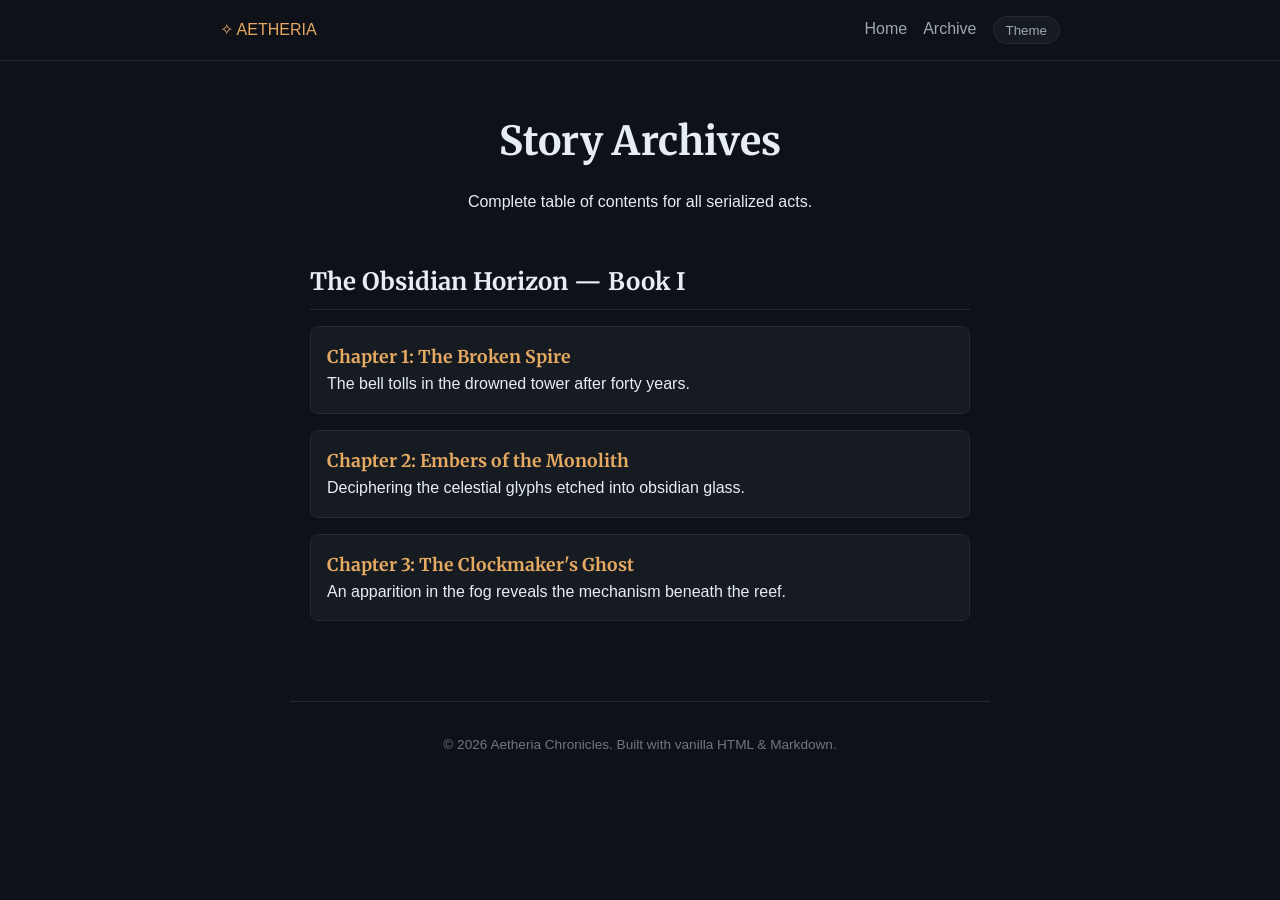
==== archive.html @ 6708b3ba "Polish entire site, fix 404 links, and add dynamic pagination to markdown reader" ====
<!DOCTYPE html>
<html lang="en" data-theme="dark">
<head>
  <meta charset="UTF-8">
  <meta name="viewport" content="width=device-width, initial-scale=1.0">
  <title>Story Archive | Aetheria Chronicles</title>
  <link rel="preconnect" href="https://fonts.googleapis.com">
  <link rel="preconnect" href="https://fonts.gstatic.com" crossorigin>
  <link href="https://fonts.googleapis.com/css2?family=Merriweather:ital,wght@0,300;0,400;0,700;1,300;1,400&display=swap" rel="stylesheet">
  <link rel="stylesheet" href="./assets/css/style.css">
  <script>
    (function() {
      const savedTheme = localStorage.getItem('webfiction_theme') || 'dark';
      document.documentElement.setAttribute('data-theme', savedTheme);
    })();
  </script>
</head>
<body>
  <header class="site-header">
    <div class="container-wide site-nav">
      <a href="./index.html" class="site-logo">✧ AETHERIA</a>
      <nav>
        <ul class="nav-links">
          <li><a href="./index.html">Home</a></li>
          <li><a href="./archive.html" class="active">Archive</a></li>
          <li><button class="theme-toggle-btn" aria-label="Toggle Theme">Theme</button></li>
        </ul>
      </nav>
    </div>
  </header>

  <main class="container">
    <header class="hero" style="padding: 3rem 0 1rem;">
      <h1 class="hero-title">Story Archives</h1>
      <p class="hero-desc">Complete table of contents for all serialized acts.</p>
    </header>

    <section class="section">
      <div class="section-header">
        <h2 class="section-title">The Obsidian Horizon &mdash; Book I</h2>
      </div>
      <ul class="chapter-feed">
        <li class="chapter-item">
          <a href="./reader.html?ch=ch-01" class="chapter-link">Chapter 1: The Broken Spire</a>
          <p class="chapter-subtext">The bell tolls in the drowned tower after forty years.</p>
        </li>
        <li class="chapter-item">
          <a href="./reader.html?ch=ch-02" class="chapter-link">Chapter 2: Embers of the Monolith</a>
          <p class="chapter-subtext">Deciphering the celestial glyphs etched into obsidian glass.</p>
        </li>
        <li class="chapter-item">
          <a href="./reader.html?ch=ch-03" class="chapter-link">Chapter 3: The Clockmaker's Ghost</a>
          <p class="chapter-subtext">An apparition in the fog reveals the mechanism beneath the reef.</p>
        </li>
      </ul>
    </section>
  </main>

  <footer class="site-footer">
    <div class="container" style="text-align: center; padding: 2rem 0; border-top: 1px solid var(--border-subtle); margin-top: 3rem;">
      <p style="color: var(--text-muted); font-size: 0.85rem;">&copy; 2026 Aetheria Chronicles. Built with vanilla HTML & Markdown.</p>
    </div>
  </footer>

  <script src="./assets/js/main.js"></script>
</body>
</html>
---- assets/css/style.css ----
:root {
  --font-serif: "Merriweather", Georgia, "Iowan Old Style", "Apple Garamond", Cambria, serif;
  --font-sans: -apple-system, BlinkMacSystemFont, "Segoe UI", Roboto, "Helvetica Neue", Arial, sans-serif;
  --content-width: 700px;
  --nav-width: 880px;
  --line-height-prose: 1.85;
  --letter-spacing-prose: 0.01em;
  --bg-base: #0e1117;
  --bg-surface: #161b22;
  --border-subtle: #242933;
  --text-primary: #e6edf3;
  --text-secondary: #9da7b3;
  --text-muted: #6e7785;
  --accent: #e5a962;
  --accent-soft: rgba(229, 169, 98, 0.12);
}
[data-theme="light"] {
  --bg-base: #f9f7f1;
  --bg-surface: #ffffff;
  --border-subtle: #e5dece;
  --text-primary: #21201d;
  --text-secondary: #5a554a;
  --text-muted: #8c8577;
  --accent: #a05a18;
  --accent-soft: rgba(160, 90, 24, 0.09);
}
*, *::before, *::after { box-sizing: border-box; margin: 0; padding: 0; }
body { font-family: var(--font-sans); line-height: 1.6; min-height: 100vh; display: flex; flex-direction: column; background: var(--bg-base); color: var(--text-primary); }
a { color: var(--accent); text-decoration: none; }
.container { width: 100%; max-width: var(--content-width); margin: 0 auto; padding: 0 1.25rem; }
.container-wide { width: 100%; max-width: var(--nav-width); margin: 0 auto; padding: 0 1.25rem; }
.site-header { border-bottom: 1px solid var(--border-subtle); padding: 1rem 0; }
.site-nav { display: flex; justify-content: space-between; align-items: center; }
.nav-links { display: flex; gap: 1rem; list-style: none; }
.nav-links a { color: var(--text-secondary); }
.theme-toggle-btn { background: var(--bg-surface); border: 1px solid var(--border-subtle); color: var(--text-secondary); padding: 0.35rem 0.75rem; border-radius: 20px; cursor: pointer; }
.hero { padding: 4rem 0; text-align: center; }
.hero-title { font-family: var(--font-serif); font-size: 2.5rem; margin-bottom: 1rem; }
.section { padding: 2rem 0; }
.section-title { font-family: var(--font-serif); font-size: 1.5rem; border-bottom: 1px solid var(--border-subtle); padding-bottom: 0.5rem; margin-bottom: 1rem; }
.chapter-feed { list-style: none; display: flex; flex-direction: column; gap: 1rem; }
.chapter-item { padding: 1rem; background: var(--bg-surface); border: 1px solid var(--border-subtle); border-radius: 8px; }
.chapter-link { font-family: var(--font-serif); font-size: 1.1rem; font-weight: bold; }
.prose { font-family: var(--font-serif); font-size: 1.125rem; line-height: var(--line-height-prose); }
.prose p { margin-bottom: 1.5rem; }
.prose p.lead::first-letter { font-size: 3.5rem; float: left; line-height: 0.85; padding-right: 0.5rem; color: var(--accent); font-weight: bold; }
.prose figure { margin: 2rem 0; text-align: center; }
.prose img { max-width: 100%; border-radius: 8px; }
.prose figcaption { font-size: 0.85rem; color: var(--text-muted); font-style: italic; margin-top: 0.5rem; }
.prose blockquote { border-left: 3px solid var(--accent); margin: 1.5rem 0; padding-left: 1rem; font-style: italic; color: var(--text-secondary); }
.scene-break { text-align: center; margin: 3rem 0; color: var(--accent); font-size: 1.2rem; }
.chapter-header { text-align: center; margin: 2rem 0 3rem; }
.chapter-main-title { font-family: var(--font-serif); font-size: 2.2rem; margin-bottom: 0.5rem; }
.chapter-nav-pager { display: flex; justify-content: space-between; margin-top: 3rem; border-top: 1px solid var(--border-subtle); padding-top: 2rem; }
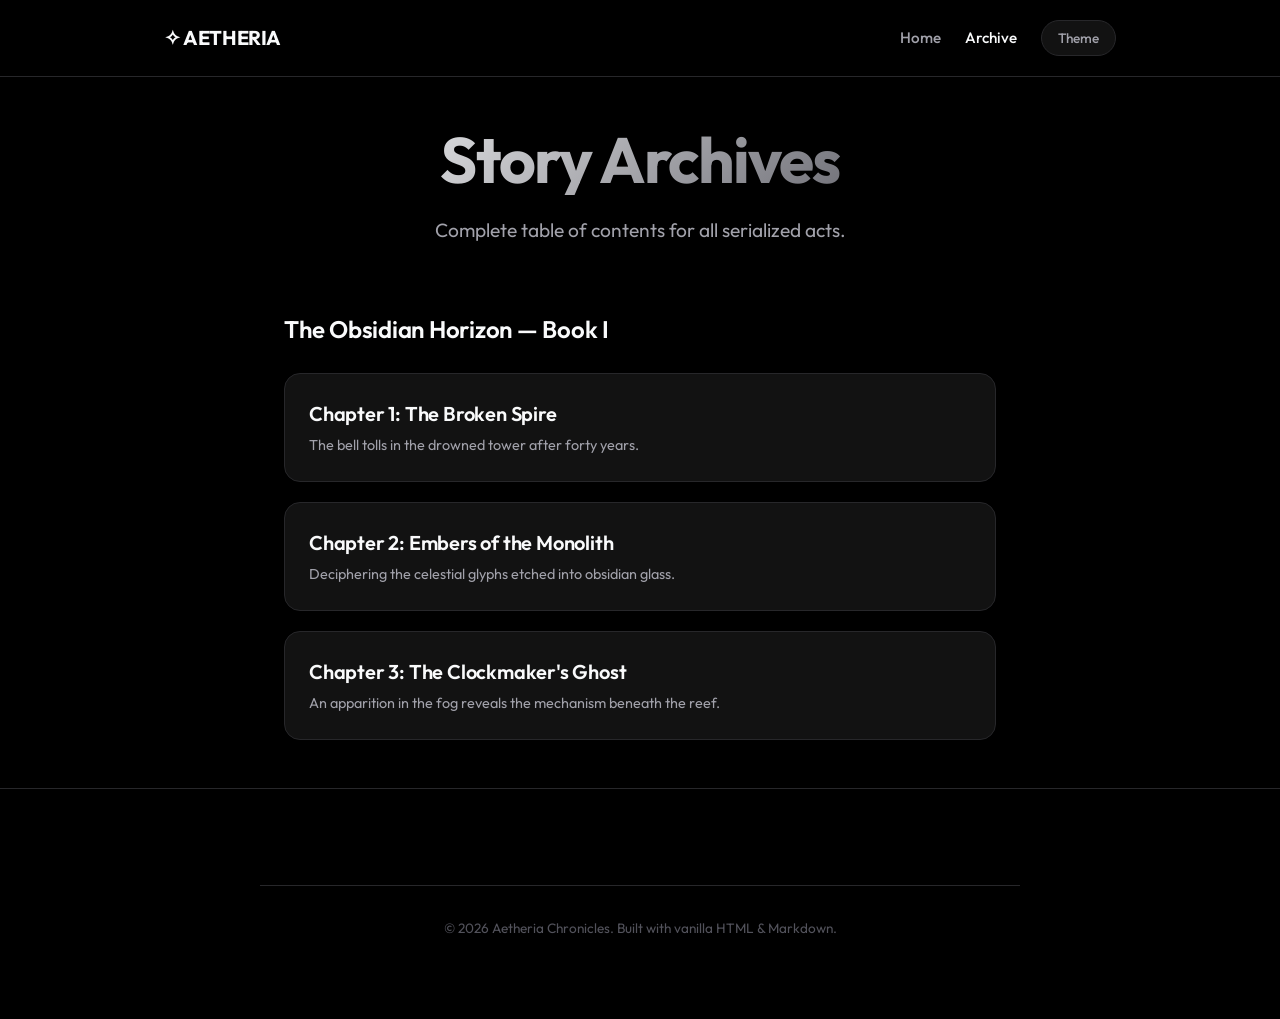
==== commit 3851d098: "Redesign theme to match TheCloverProject (Outfit font, minimal tech aesthetic, green accents)" ====
--- a/archive.html
+++ b/archive.html
@@ -6,7 +6,7 @@
   <title>Story Archive | Aetheria Chronicles</title>
   <link rel="preconnect" href="https://fonts.googleapis.com">
   <link rel="preconnect" href="https://fonts.gstatic.com" crossorigin>
-  <link href="https://fonts.googleapis.com/css2?family=Merriweather:ital,wght@0,300;0,400;0,700;1,300;1,400&display=swap" rel="stylesheet">
+  <link href="https://fonts.googleapis.com/css2?family=Outfit:wght@300;400;500;600;700&display=swap" rel="stylesheet">
   <link rel="stylesheet" href="./assets/css/style.css">
   <script>
     (function() {
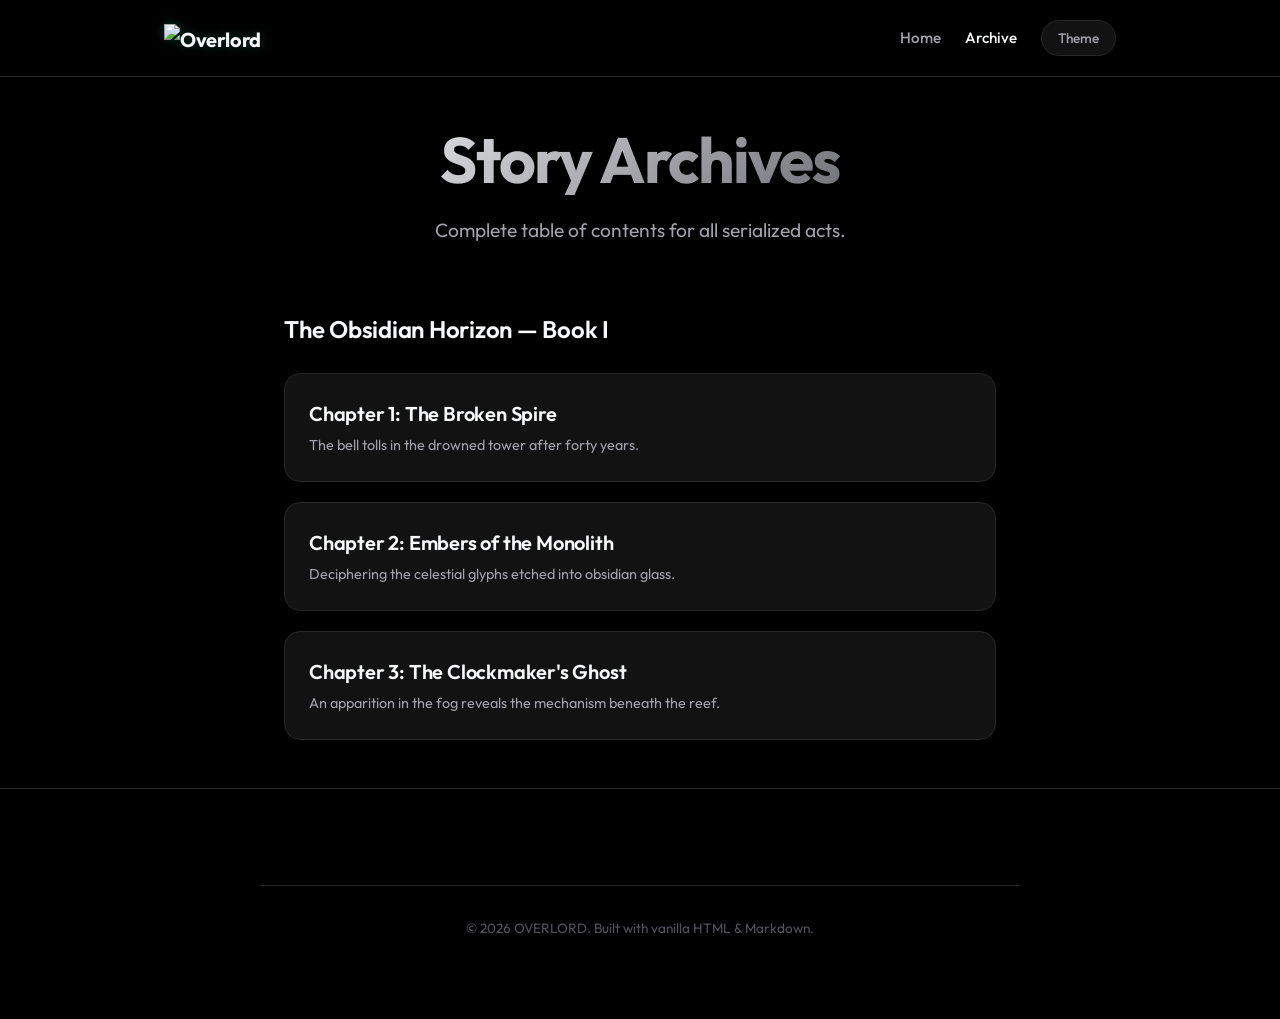
==== commit b49e3fb9: "Change branding and logo to OVERLORD" ====
--- a/archive.html
+++ b/archive.html
@@ -3,7 +3,7 @@
 <head>
   <meta charset="UTF-8">
   <meta name="viewport" content="width=device-width, initial-scale=1.0">
-  <title>Story Archive | Aetheria Chronicles</title>
+  <title>Story Archive | OVERLORD</title>
   <link rel="preconnect" href="https://fonts.googleapis.com">
   <link rel="preconnect" href="https://fonts.gstatic.com" crossorigin>
   <link href="https://fonts.googleapis.com/css2?family=Outfit:wght@300;400;500;600;700&display=swap" rel="stylesheet">
@@ -18,7 +18,7 @@
 <body>
   <header class="site-header">
     <div class="container-wide site-nav">
-      <a href="./index.html" class="site-logo">✧ AETHERIA</a>
+      <a href="./index.html" class="site-logo"><img src="https://upload.wikimedia.org/wikipedia/commons/thumb/1/15/Overlord_light_novel_logo.svg/800px-Overlord_light_novel_logo.svg.png" alt="Overlord" style="height: 28px; filter: drop-shadow(0 0 6px rgba(16,185,129,0.3));"></a>
       <nav>
         <ul class="nav-links">
           <li><a href="./index.html">Home</a></li>
@@ -58,7 +58,7 @@
 
   <footer class="site-footer">
     <div class="container" style="text-align: center; padding: 2rem 0; border-top: 1px solid var(--border-subtle); margin-top: 3rem;">
-      <p style="color: var(--text-muted); font-size: 0.85rem;">&copy; 2026 Aetheria Chronicles. Built with vanilla HTML & Markdown.</p>
+      <p style="color: var(--text-muted); font-size: 0.85rem;">&copy; 2026 OVERLORD. Built with vanilla HTML & Markdown.</p>
     </div>
   </footer>
 
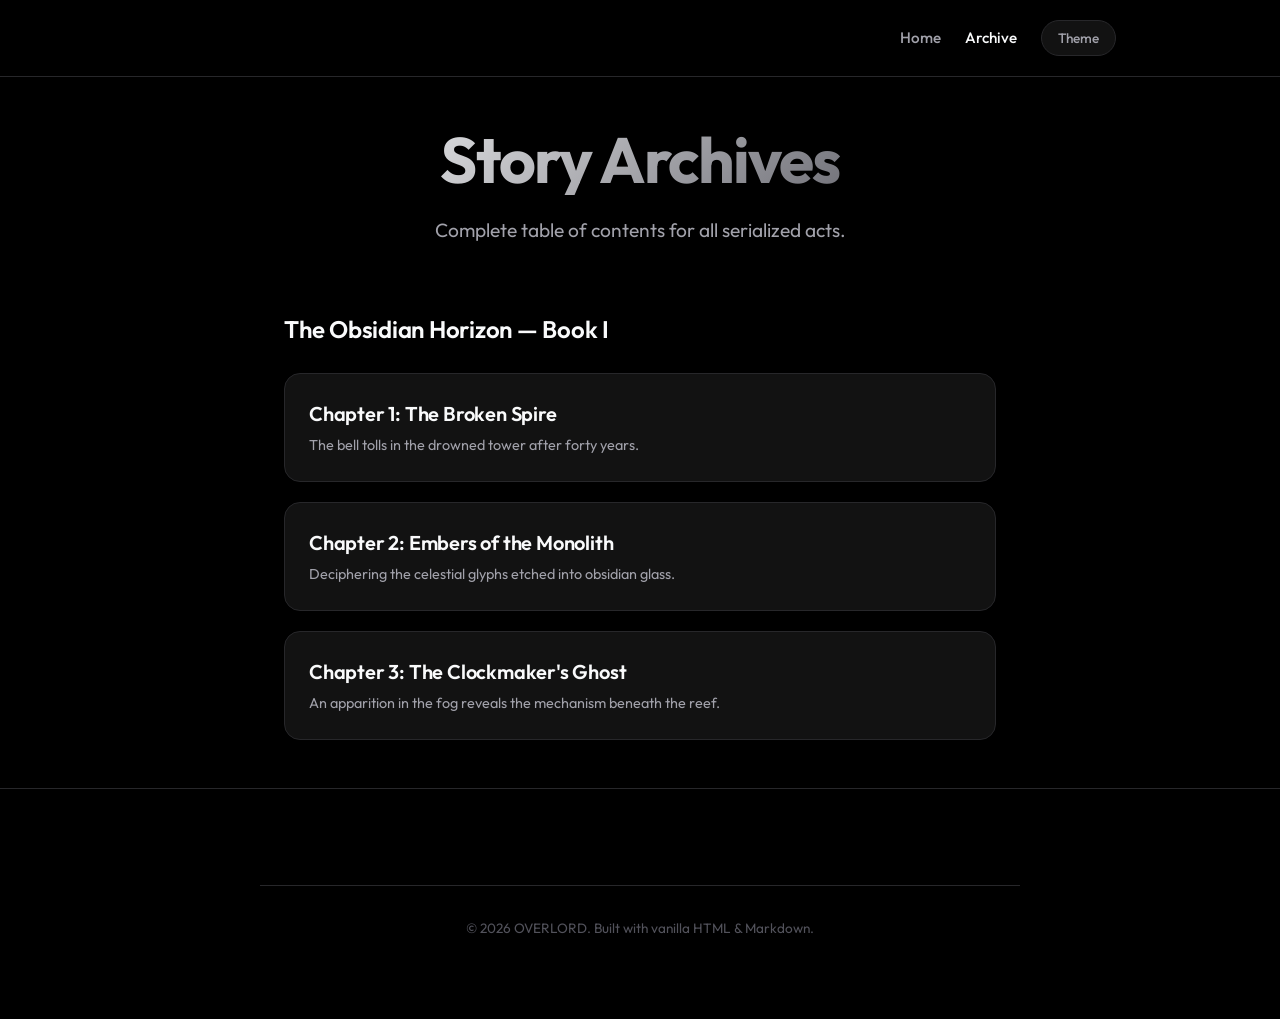
==== commit 50d1ce6f: "Remove broken Overlord logo, leaving logo section empty" ====
--- a/archive.html
+++ b/archive.html
@@ -18,7 +18,7 @@
 <body>
   <header class="site-header">
     <div class="container-wide site-nav">
-      <a href="./index.html" class="site-logo"><img src="https://upload.wikimedia.org/wikipedia/commons/thumb/1/15/Overlord_light_novel_logo.svg/800px-Overlord_light_novel_logo.svg.png" alt="Overlord" style="height: 28px; filter: drop-shadow(0 0 6px rgba(16,185,129,0.3));"></a>
+      <a href="./index.html" class="site-logo"></a>
       <nav>
         <ul class="nav-links">
           <li><a href="./index.html">Home</a></li>
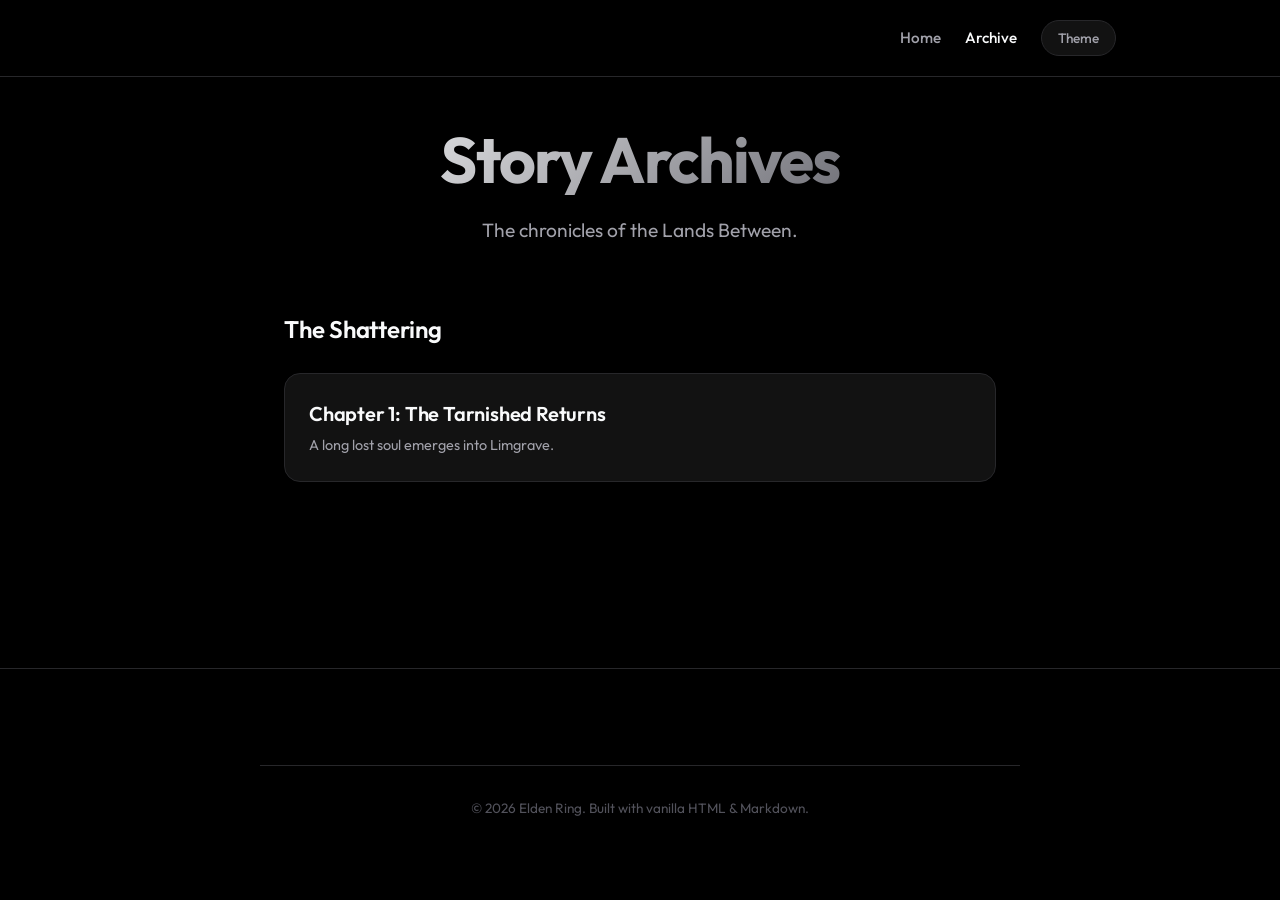
==== commit f32d0956: "Rewrite story to Elden Ring and remove unused files" ====
--- a/archive.html
+++ b/archive.html
@@ -3,7 +3,7 @@
 <head>
   <meta charset="UTF-8">
   <meta name="viewport" content="width=device-width, initial-scale=1.0">
-  <title>Story Archive | OVERLORD</title>
+  <title>Story Archive | Elden Ring</title>
   <link rel="preconnect" href="https://fonts.googleapis.com">
   <link rel="preconnect" href="https://fonts.gstatic.com" crossorigin>
   <link href="https://fonts.googleapis.com/css2?family=Outfit:wght@300;400;500;600;700&display=swap" rel="stylesheet">
@@ -32,25 +32,17 @@
   <main class="container">
     <header class="hero" style="padding: 3rem 0 1rem;">
       <h1 class="hero-title">Story Archives</h1>
-      <p class="hero-desc">Complete table of contents for all serialized acts.</p>
+      <p class="hero-desc">The chronicles of the Lands Between.</p>
     </header>
 
     <section class="section">
       <div class="section-header">
-        <h2 class="section-title">The Obsidian Horizon &mdash; Book I</h2>
+        <h2 class="section-title">The Shattering</h2>
       </div>
       <ul class="chapter-feed">
         <li class="chapter-item">
-          <a href="./reader.html?ch=ch-01" class="chapter-link">Chapter 1: The Broken Spire</a>
-          <p class="chapter-subtext">The bell tolls in the drowned tower after forty years.</p>
-        </li>
-        <li class="chapter-item">
-          <a href="./reader.html?ch=ch-02" class="chapter-link">Chapter 2: Embers of the Monolith</a>
-          <p class="chapter-subtext">Deciphering the celestial glyphs etched into obsidian glass.</p>
-        </li>
-        <li class="chapter-item">
-          <a href="./reader.html?ch=ch-03" class="chapter-link">Chapter 3: The Clockmaker's Ghost</a>
-          <p class="chapter-subtext">An apparition in the fog reveals the mechanism beneath the reef.</p>
+          <a href="./reader.html?ch=ch-01" class="chapter-link">Chapter 1: The Tarnished Returns</a>
+          <p class="chapter-subtext">A long lost soul emerges into Limgrave.</p>
         </li>
       </ul>
     </section>
@@ -58,11 +50,10 @@
 
   <footer class="site-footer">
     <div class="container" style="text-align: center; padding: 2rem 0; border-top: 1px solid var(--border-subtle); margin-top: 3rem;">
-      <p style="color: var(--text-muted); font-size: 0.85rem;">&copy; 2026 OVERLORD. Built with vanilla HTML & Markdown.</p>
+      <p style="color: var(--text-muted); font-size: 0.85rem;">&copy; 2026 Elden Ring. Built with vanilla HTML & Markdown.</p>
     </div>
   </footer>
 
   <script src="./assets/js/main.js"></script>
 </body>
 </html>
-
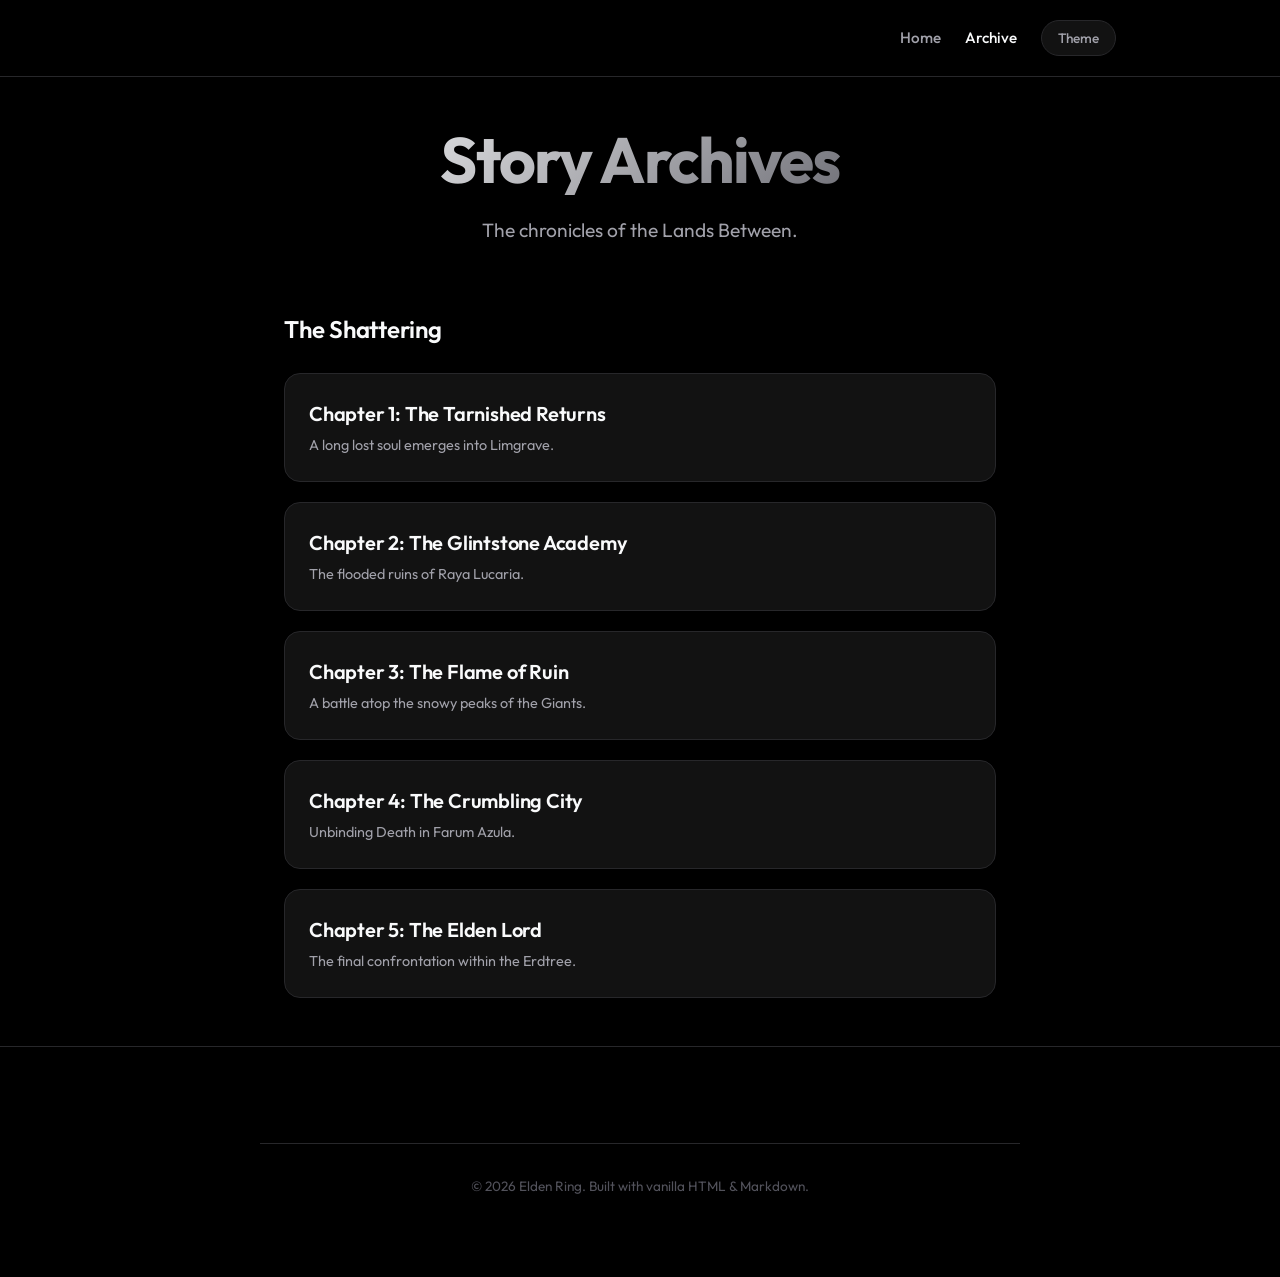
==== commit 8360338f: "Complete Elden Ring storyline with generated artwork" ====
--- a/archive.html
+++ b/archive.html
@@ -44,6 +44,22 @@
           <a href="./reader.html?ch=ch-01" class="chapter-link">Chapter 1: The Tarnished Returns</a>
           <p class="chapter-subtext">A long lost soul emerges into Limgrave.</p>
         </li>
+        <li class="chapter-item">
+          <a href="./reader.html?ch=ch-02" class="chapter-link">Chapter 2: The Glintstone Academy</a>
+          <p class="chapter-subtext">The flooded ruins of Raya Lucaria.</p>
+        </li>
+        <li class="chapter-item">
+          <a href="./reader.html?ch=ch-03" class="chapter-link">Chapter 3: The Flame of Ruin</a>
+          <p class="chapter-subtext">A battle atop the snowy peaks of the Giants.</p>
+        </li>
+        <li class="chapter-item">
+          <a href="./reader.html?ch=ch-04" class="chapter-link">Chapter 4: The Crumbling City</a>
+          <p class="chapter-subtext">Unbinding Death in Farum Azula.</p>
+        </li>
+        <li class="chapter-item">
+          <a href="./reader.html?ch=ch-05" class="chapter-link">Chapter 5: The Elden Lord</a>
+          <p class="chapter-subtext">The final confrontation within the Erdtree.</p>
+        </li>
       </ul>
     </section>
   </main>
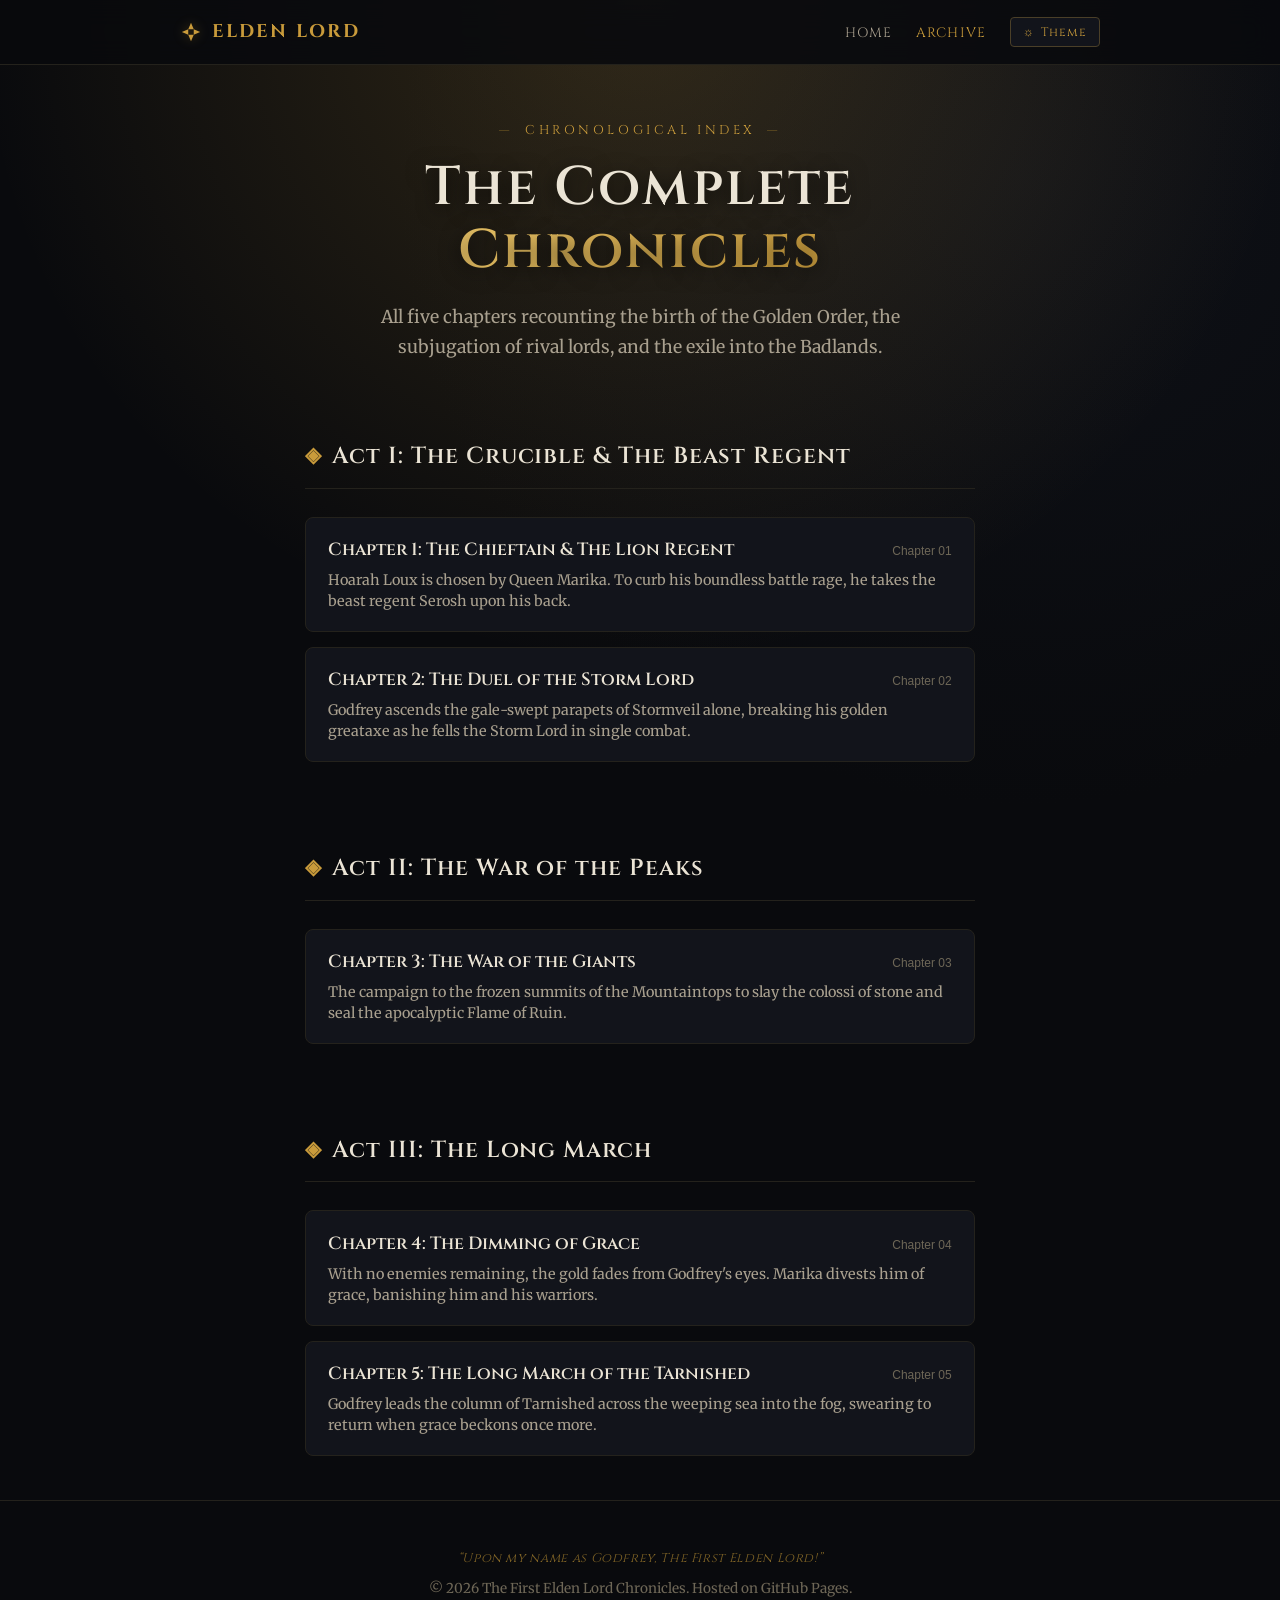
==== commit af8ee1e5: "Rebuild site: The Saga of the First Elden Lord" ====
--- a/archive.html
+++ b/archive.html
@@ -3,11 +3,16 @@
 <head>
   <meta charset="UTF-8">
   <meta name="viewport" content="width=device-width, initial-scale=1.0">
-  <title>Story Archive | Elden Ring</title>
+  <title>Story Archive | The First Elden Lord</title>
+  <meta name="description" content="Complete archive of the chronicles of Godfrey, the First Elden Lord, and the Long March of the Tarnished.">
+
+  <!-- Google Fonts: Cinzel & Merriweather -->
   <link rel="preconnect" href="https://fonts.googleapis.com">
   <link rel="preconnect" href="https://fonts.gstatic.com" crossorigin>
-  <link href="https://fonts.googleapis.com/css2?family=Outfit:wght@300;400;500;600;700&display=swap" rel="stylesheet">
+  <link href="https://fonts.googleapis.com/css2?family=Cinzel:wght@500;600;700;800&family=Merriweather:ital,wght@0,300;0,400;0,700;1,300;1,400&display=swap" rel="stylesheet">
+  
   <link rel="stylesheet" href="./assets/css/style.css">
+
   <script>
     (function() {
       const savedTheme = localStorage.getItem('webfiction_theme') || 'dark';
@@ -16,57 +21,104 @@
   </script>
 </head>
 <body>
+
   <header class="site-header">
     <div class="container-wide site-nav">
-      <a href="./index.html" class="site-logo"></a>
+      <a href="./index.html" class="site-logo">
+        <svg viewBox="0 0 24 24" aria-hidden="true">
+          <path d="M12 2L15 9H9L12 2M12 22L9 15H15L12 22M2 12L9 9V15L2 12M22 12L15 15V9L22 12Z"/>
+        </svg>
+        <span>ELDEN LORD</span>
+      </a>
       <nav>
         <ul class="nav-links">
           <li><a href="./index.html">Home</a></li>
           <li><a href="./archive.html" class="active">Archive</a></li>
-          <li><button class="theme-toggle-btn" aria-label="Toggle Theme">Theme</button></li>
+          <li>
+            <button class="theme-toggle-btn" aria-label="Toggle Theme">
+              <span aria-hidden="true">☼</span>
+              <span>Theme</span>
+            </button>
+          </li>
         </ul>
       </nav>
     </div>
   </header>
 
   <main class="container">
-    <header class="hero" style="padding: 3rem 0 1rem;">
-      <h1 class="hero-title">Story Archives</h1>
-      <p class="hero-desc">The chronicles of the Lands Between.</p>
+    <header class="hero" style="padding: 3.5rem 0 2rem;">
+      <div class="hero-subtitle">Chronological Index</div>
+      <h1 class="hero-title">The Complete <span>Chronicles</span></h1>
+      <p class="hero-desc">All five chapters recounting the birth of the Golden Order, the subjugation of rival lords, and the exile into the Badlands.</p>
     </header>
 
+    <!-- Act I -->
     <section class="section">
       <div class="section-header">
-        <h2 class="section-title">The Shattering</h2>
+        <h2 class="section-title">Act I: The Crucible &amp; The Beast Regent</h2>
       </div>
       <ul class="chapter-feed">
         <li class="chapter-item">
-          <a href="./reader.html?ch=ch-01" class="chapter-link">Chapter 1: The Tarnished Returns</a>
-          <p class="chapter-subtext">A long lost soul emerges into Limgrave.</p>
+          <div class="chapter-header-row">
+            <a href="./reader.html?ch=ch-01" class="chapter-link">Chapter 1: The Chieftain &amp; The Lion Regent</a>
+            <span class="chapter-meta">Chapter 01</span>
+          </div>
+          <p class="chapter-subtext">Hoarah Loux is chosen by Queen Marika. To curb his boundless battle rage, he takes the beast regent Serosh upon his back.</p>
         </li>
         <li class="chapter-item">
-          <a href="./reader.html?ch=ch-02" class="chapter-link">Chapter 2: The Glintstone Academy</a>
-          <p class="chapter-subtext">The flooded ruins of Raya Lucaria.</p>
+          <div class="chapter-header-row">
+            <a href="./reader.html?ch=ch-02" class="chapter-link">Chapter 2: The Duel of the Storm Lord</a>
+            <span class="chapter-meta">Chapter 02</span>
+          </div>
+          <p class="chapter-subtext">Godfrey ascends the gale-swept parapets of Stormveil alone, breaking his golden greataxe as he fells the Storm Lord in single combat.</p>
+        </li>
+      </ul>
+    </section>
+
+    <!-- Act II -->
+    <section class="section">
+      <div class="section-header">
+        <h2 class="section-title">Act II: The War of the Peaks</h2>
+      </div>
+      <ul class="chapter-feed">
+        <li class="chapter-item">
+          <div class="chapter-header-row">
+            <a href="./reader.html?ch=ch-03" class="chapter-link">Chapter 3: The War of the Giants</a>
+            <span class="chapter-meta">Chapter 03</span>
+          </div>
+          <p class="chapter-subtext">The campaign to the frozen summits of the Mountaintops to slay the colossi of stone and seal the apocalyptic Flame of Ruin.</p>
+        </li>
+      </ul>
+    </section>
+
+    <!-- Act III -->
+    <section class="section">
+      <div class="section-header">
+        <h2 class="section-title">Act III: The Long March</h2>
+      </div>
+      <ul class="chapter-feed">
+        <li class="chapter-item">
+          <div class="chapter-header-row">
+            <a href="./reader.html?ch=ch-04" class="chapter-link">Chapter 4: The Dimming of Grace</a>
+            <span class="chapter-meta">Chapter 04</span>
+          </div>
+          <p class="chapter-subtext">With no enemies remaining, the gold fades from Godfrey's eyes. Marika divests him of grace, banishing him and his warriors.</p>
         </li>
         <li class="chapter-item">
-          <a href="./reader.html?ch=ch-03" class="chapter-link">Chapter 3: The Flame of Ruin</a>
-          <p class="chapter-subtext">A battle atop the snowy peaks of the Giants.</p>
-        </li>
-        <li class="chapter-item">
-          <a href="./reader.html?ch=ch-04" class="chapter-link">Chapter 4: The Crumbling City</a>
-          <p class="chapter-subtext">Unbinding Death in Farum Azula.</p>
-        </li>
-        <li class="chapter-item">
-          <a href="./reader.html?ch=ch-05" class="chapter-link">Chapter 5: The Elden Lord</a>
-          <p class="chapter-subtext">The final confrontation within the Erdtree.</p>
+          <div class="chapter-header-row">
+            <a href="./reader.html?ch=ch-05" class="chapter-link">Chapter 5: The Long March of the Tarnished</a>
+            <span class="chapter-meta">Chapter 05</span>
+          </div>
+          <p class="chapter-subtext">Godfrey leads the column of Tarnished across the weeping sea into the fog, swearing to return when grace beckons once more.</p>
         </li>
       </ul>
     </section>
   </main>
 
   <footer class="site-footer">
-    <div class="container" style="text-align: center; padding: 2rem 0; border-top: 1px solid var(--border-subtle); margin-top: 3rem;">
-      <p style="color: var(--text-muted); font-size: 0.85rem;">&copy; 2026 Elden Ring. Built with vanilla HTML & Markdown.</p>
+    <div class="container">
+      <p class="footer-quote">&ldquo;Upon my name as Godfrey, The First Elden Lord!&rdquo;</p>
+      <p>&copy; 2026 The First Elden Lord Chronicles. Hosted on GitHub Pages.</p>
     </div>
   </footer>
 
--- a/assets/css/style.css
+++ b/assets/css/style.css
@@ -0,0 +1,725 @@
+/* ==========================================================================
+   THE FIRST ELDEN LORD - Atmospheric Serialized Fiction Stylesheet
+   Designed for GitHub Pages | Pure CSS3 | Zero Build Tools
+   ========================================================================== */
+
+:root {
+  /* Typography */
+  --font-display: "Cinzel", "Georgia", "Times New Roman", serif;
+  --font-body: "Merriweather", "Georgia", "Cambria", serif;
+  --font-sans: -apple-system, BlinkMacSystemFont, "Segoe UI", Roboto, sans-serif;
+  
+  --reading-width: 710px;
+  --wide-width: 960px;
+  --line-height-story: 1.85;
+
+  /* Atmospheric Obsidian & Erdtree Gold (Default Dark Theme) */
+  --bg-deep: #090a0d;
+  --bg-surface: #12141b;
+  --bg-surface-elevated: #181b24;
+  --bg-surface-hover: #1f222e;
+  --border-subtle: #24221c;
+  --border-ornate: #4a3f28;
+  --border-bright: #8a7343;
+
+  --text-primary: #ebe4d5;
+  --text-secondary: #a9a08f;
+  --text-muted: #6e6757;
+  
+  --gold-primary: #c99b3b;
+  --gold-light: #f2cb6c;
+  --gold-dim: #7f6326;
+  --gold-glow: rgba(201, 155, 59, 0.2);
+  --gold-glow-strong: rgba(201, 155, 59, 0.4);
+
+  --radius-sm: 4px;
+  --radius-md: 8px;
+  --radius-lg: 14px;
+  --shadow-ambient: 0 12px 40px rgba(0, 0, 0, 0.6);
+  --shadow-glow: 0 0 25px rgba(201, 155, 59, 0.15);
+  --transition: 0.25s cubic-bezier(0.16, 1, 0.3, 1);
+}
+
+[data-theme="light"] {
+  /* Royal Parchment & Gilded Antique (Light Theme) */
+  --bg-deep: #f5f0e4;
+  --bg-surface: #ffffff;
+  --bg-surface-elevated: #fbf8f1;
+  --bg-surface-hover: #f0e9d8;
+  --border-subtle: #ded5c2;
+  --border-ornate: #bfae8f;
+  --border-bright: #967f4d;
+
+  --text-primary: #211c15;
+  --text-secondary: #574e40;
+  --text-muted: #8c806d;
+
+  --gold-primary: #9e721d;
+  --gold-light: #6e4e10;
+  --gold-dim: #caa658;
+  --gold-glow: rgba(158, 114, 29, 0.12);
+  --gold-glow-strong: rgba(158, 114, 29, 0.25);
+
+  --shadow-ambient: 0 10px 30px rgba(70, 55, 30, 0.08);
+  --shadow-glow: 0 0 20px rgba(158, 114, 29, 0.1);
+}
+
+/* --------------------------------------------------------------------------
+   Resets & Baseline
+   -------------------------------------------------------------------------- */
+*, *::before, *::after {
+  box-sizing: border-box;
+  margin: 0;
+  padding: 0;
+}
+
+html {
+  font-size: 16px;
+  scroll-behavior: smooth;
+  background-color: var(--bg-deep);
+  color: var(--text-primary);
+  color-scheme: dark light;
+}
+
+body {
+  font-family: var(--font-body);
+  line-height: 1.6;
+  min-height: 100vh;
+  display: flex;
+  flex-direction: column;
+  -webkit-font-smoothing: antialiased;
+  background: 
+    radial-gradient(circle at 50% 0%, var(--gold-glow) 0%, transparent 60%),
+    radial-gradient(circle at 80% 20%, rgba(20, 24, 34, 0.5) 0%, transparent 50%),
+    var(--bg-deep);
+  background-attachment: fixed;
+}
+
+/* Reading Progress Bar */
+.reading-progress-container {
+  position: fixed;
+  top: 0;
+  left: 0;
+  width: 100%;
+  height: 3px;
+  background: transparent;
+  z-index: 1000;
+}
+
+.reading-progress-bar {
+  height: 100%;
+  width: 0%;
+  background: linear-gradient(90deg, var(--gold-dim), var(--gold-light));
+  box-shadow: 0 0 10px var(--gold-primary);
+  transition: width 0.1s ease-out;
+}
+
+/* Links & Typography */
+a {
+  color: var(--gold-primary);
+  text-decoration: none;
+  transition: color var(--transition), text-shadow var(--transition);
+}
+
+a:hover {
+  color: var(--gold-light);
+  text-shadow: 0 0 10px var(--gold-glow);
+}
+
+h1, h2, h3, h4, .font-display {
+  font-family: var(--font-display);
+  font-weight: 600;
+  letter-spacing: 0.04em;
+  color: var(--text-primary);
+}
+
+/* Layout Containers */
+.container {
+  width: 100%;
+  max-width: var(--reading-width);
+  margin-left: auto;
+  margin-right: auto;
+  padding-left: 1.25rem;
+  padding-right: 1.25rem;
+}
+
+.container-wide {
+  width: 100%;
+  max-width: var(--wide-width);
+  margin-left: auto;
+  margin-right: auto;
+  padding-left: 1.25rem;
+  padding-right: 1.25rem;
+}
+
+/* --------------------------------------------------------------------------
+   Header & Navigation
+   -------------------------------------------------------------------------- */
+.site-header {
+  border-bottom: 1px solid var(--border-subtle);
+  background-color: rgba(9, 10, 13, 0.88);
+  backdrop-filter: blur(14px);
+  -webkit-backdrop-filter: blur(14px);
+  position: sticky;
+  top: 0;
+  z-index: 90;
+  transition: background-color var(--transition), border-color var(--transition);
+}
+
+[data-theme="light"] .site-header {
+  background-color: rgba(245, 240, 228, 0.92);
+}
+
+.site-nav {
+  display: flex;
+  align-items: center;
+  justify-content: space-between;
+  height: 4rem;
+}
+
+.site-logo {
+  display: flex;
+  align-items: center;
+  gap: 0.6rem;
+  font-family: var(--font-display);
+  font-size: 1.15rem;
+  letter-spacing: 0.12em;
+  color: var(--gold-primary);
+  font-weight: 700;
+}
+
+.site-logo svg {
+  width: 22px;
+  height: 22px;
+  fill: var(--gold-primary);
+  filter: drop-shadow(0 0 6px var(--gold-glow-strong));
+}
+
+.site-logo:hover {
+  color: var(--gold-light);
+  text-decoration: none;
+}
+
+.nav-links {
+  display: flex;
+  align-items: center;
+  gap: 1.5rem;
+  list-style: none;
+}
+
+.nav-links a {
+  font-family: var(--font-display);
+  font-size: 0.85rem;
+  letter-spacing: 0.08em;
+  text-transform: uppercase;
+  color: var(--text-secondary);
+}
+
+.nav-links a.active,
+.nav-links a:hover {
+  color: var(--gold-primary);
+  text-decoration: none;
+}
+
+.theme-toggle-btn {
+  background: var(--bg-surface);
+  border: 1px solid var(--border-ornate);
+  color: var(--gold-primary);
+  padding: 0.35rem 0.75rem;
+  border-radius: var(--radius-sm);
+  cursor: pointer;
+  font-family: var(--font-display);
+  font-size: 0.75rem;
+  letter-spacing: 0.08em;
+  display: flex;
+  align-items: center;
+  gap: 0.4rem;
+  transition: all var(--transition);
+}
+
+.theme-toggle-btn:hover {
+  border-color: var(--gold-primary);
+  background: var(--bg-surface-elevated);
+  box-shadow: 0 0 12px var(--gold-glow);
+}
+
+/* --------------------------------------------------------------------------
+   Hero Section
+   -------------------------------------------------------------------------- */
+.hero {
+  padding: 5rem 0 3.5rem;
+  text-align: center;
+  position: relative;
+}
+
+.hero-subtitle {
+  font-family: var(--font-display);
+  font-size: 0.8rem;
+  letter-spacing: 0.28em;
+  text-transform: uppercase;
+  color: var(--gold-primary);
+  margin-bottom: 1rem;
+  display: flex;
+  align-items: center;
+  justify-content: center;
+  gap: 0.75rem;
+}
+
+.hero-subtitle::before,
+.hero-subtitle::after {
+  content: "—";
+  color: var(--gold-dim);
+}
+
+.hero-title {
+  font-size: clamp(2.1rem, 5.5vw, 3.4rem);
+  line-height: 1.15;
+  margin-bottom: 1.25rem;
+  color: var(--text-primary);
+  text-shadow: 0 4px 20px rgba(0, 0, 0, 0.7);
+}
+
+.hero-title span {
+  color: var(--gold-primary);
+  background: linear-gradient(135deg, var(--gold-light) 0%, var(--gold-primary) 100%);
+  -webkit-background-clip: text;
+  -webkit-text-fill-color: transparent;
+}
+
+.hero-desc {
+  font-size: 1.1rem;
+  color: var(--text-secondary);
+  max-width: 620px;
+  margin: 0 auto;
+  line-height: 1.7;
+}
+
+/* --------------------------------------------------------------------------
+   Current Series Showcase Card
+   -------------------------------------------------------------------------- */
+.section {
+  padding: 2.75rem 0;
+}
+
+.section-header {
+  display: flex;
+  justify-content: space-between;
+  align-items: flex-end;
+  margin-bottom: 1.75rem;
+  border-bottom: 1px solid var(--border-subtle);
+  padding-bottom: 0.75rem;
+}
+
+.section-title {
+  font-size: 1.45rem;
+  display: flex;
+  align-items: center;
+  gap: 0.6rem;
+}
+
+.section-title::before {
+  content: "◈";
+  color: var(--gold-primary);
+  font-size: 0.9em;
+}
+
+.all-link {
+  font-family: var(--font-display);
+  font-size: 0.82rem;
+  letter-spacing: 0.06em;
+  text-transform: uppercase;
+}
+
+.series-showcase {
+  background: var(--bg-surface);
+  border: 1px solid var(--border-ornate);
+  border-radius: var(--radius-lg);
+  overflow: hidden;
+  box-shadow: var(--shadow-ambient);
+  display: grid;
+  grid-template-columns: 1fr;
+  position: relative;
+  transition: transform var(--transition), border-color var(--transition), box-shadow var(--transition);
+}
+
+@media (min-width: 720px) {
+  .series-showcase {
+    grid-template-columns: 310px 1fr;
+  }
+}
+
+.series-showcase:hover {
+  border-color: var(--border-bright);
+  box-shadow: var(--shadow-glow), var(--shadow-ambient);
+  transform: translateY(-3px);
+}
+
+.series-art-wrapper {
+  position: relative;
+  overflow: hidden;
+  background-color: #050608;
+  min-height: 280px;
+}
+
+.series-art {
+  width: 100%;
+  height: 100%;
+  object-fit: cover;
+  display: block;
+  transition: transform 0.6s ease;
+}
+
+.series-showcase:hover .series-art {
+  transform: scale(1.04);
+}
+
+.series-details {
+  padding: 2.25rem 2rem;
+  display: flex;
+  flex-direction: column;
+  justify-content: center;
+}
+
+.series-tags {
+  display: flex;
+  flex-wrap: wrap;
+  gap: 0.5rem;
+  margin-bottom: 0.85rem;
+}
+
+.tag {
+  font-family: var(--font-display);
+  font-size: 0.68rem;
+  letter-spacing: 0.1em;
+  text-transform: uppercase;
+  padding: 0.25rem 0.6rem;
+  border-radius: var(--radius-sm);
+  background: var(--gold-glow);
+  color: var(--gold-light);
+  border: 1px solid var(--gold-dim);
+  font-weight: 600;
+}
+
+.series-title {
+  font-size: 1.85rem;
+  margin-bottom: 0.6rem;
+  line-height: 1.25;
+}
+
+.series-synopsis {
+  color: var(--text-secondary);
+  font-size: 0.98rem;
+  line-height: 1.75;
+  margin-bottom: 1.5rem;
+}
+
+.series-actions {
+  display: flex;
+  gap: 1rem;
+  align-items: center;
+}
+
+.btn-primary {
+  display: inline-flex;
+  align-items: center;
+  gap: 0.5rem;
+  background: linear-gradient(135deg, var(--gold-primary), var(--gold-dim));
+  color: #090a0d;
+  font-family: var(--font-display);
+  font-weight: 700;
+  font-size: 0.82rem;
+  letter-spacing: 0.1em;
+  text-transform: uppercase;
+  padding: 0.75rem 1.4rem;
+  border-radius: var(--radius-sm);
+  transition: all var(--transition);
+  border: 1px solid var(--gold-light);
+  box-shadow: 0 4px 15px rgba(201, 155, 59, 0.3);
+}
+
+.btn-primary:hover {
+  background: linear-gradient(135deg, var(--gold-light), var(--gold-primary));
+  color: #050608;
+  box-shadow: 0 6px 22px rgba(201, 155, 59, 0.5);
+  text-decoration: none;
+  transform: translateY(-1px);
+}
+
+/* --------------------------------------------------------------------------
+   Latest Chapters Feed
+   -------------------------------------------------------------------------- */
+.chapter-feed {
+  list-style: none;
+  display: flex;
+  flex-direction: column;
+  gap: 0.9rem;
+}
+
+.chapter-item {
+  background: var(--bg-surface);
+  border: 1px solid var(--border-subtle);
+  border-radius: var(--radius-md);
+  padding: 1.15rem 1.4rem;
+  display: flex;
+  flex-direction: column;
+  gap: 0.35rem;
+  transition: all var(--transition);
+  position: relative;
+}
+
+.chapter-item:hover {
+  background: var(--bg-surface-elevated);
+  border-color: var(--border-ornate);
+  transform: translateX(4px);
+}
+
+.chapter-header-row {
+  display: flex;
+  justify-content: space-between;
+  align-items: baseline;
+  gap: 1rem;
+}
+
+.chapter-link {
+  font-family: var(--font-display);
+  font-size: 1.1rem;
+  font-weight: 600;
+  color: var(--text-primary);
+}
+
+.chapter-link:hover {
+  color: var(--gold-primary);
+  text-decoration: none;
+}
+
+.chapter-meta {
+  font-family: var(--font-sans);
+  font-size: 0.75rem;
+  color: var(--text-muted);
+  white-space: nowrap;
+}
+
+.chapter-subtext {
+  font-size: 0.9rem;
+  color: var(--text-secondary);
+  line-height: 1.5;
+}
+
+/* --------------------------------------------------------------------------
+   Atmospheric Reader & Prose Layout
+   -------------------------------------------------------------------------- */
+.reader-toolbar {
+  display: flex;
+  justify-content: space-between;
+  align-items: center;
+  padding: 1.5rem 0;
+  border-bottom: 1px solid var(--border-subtle);
+  margin-bottom: 2.5rem;
+}
+
+.breadcrumb-nav {
+  font-family: var(--font-display);
+  font-size: 0.8rem;
+  letter-spacing: 0.05em;
+  color: var(--text-muted);
+}
+
+.breadcrumb-nav a {
+  color: var(--text-secondary);
+}
+
+.breadcrumb-nav a:hover {
+  color: var(--gold-primary);
+}
+
+.prose {
+  font-family: var(--font-body);
+  font-size: 1.125rem;
+  line-height: var(--line-height-story);
+  color: var(--text-primary);
+  max-width: var(--reading-width);
+  margin: 0 auto;
+}
+
+.prose h1 {
+  font-size: clamp(2rem, 4vw, 2.75rem);
+  line-height: 1.2;
+  margin-bottom: 1.5rem;
+  color: var(--gold-light);
+  text-align: center;
+  border-bottom: 1px solid var(--border-ornate);
+  padding-bottom: 1rem;
+}
+
+.prose h2 {
+  font-size: 1.6rem;
+  margin: 2.5rem 0 1rem;
+  color: var(--text-primary);
+}
+
+.prose h3 {
+  font-size: 1.25rem;
+  margin: 2rem 0 0.75rem;
+  color: var(--gold-primary);
+}
+
+.prose p {
+  margin-bottom: 1.85em;
+  text-align: justify;
+  text-justify: inter-word;
+}
+
+/* First paragraph drop-cap */
+.prose > p:first-of-type::first-letter {
+  font-family: var(--font-display);
+  font-size: 3.4em;
+  line-height: 0.8;
+  float: left;
+  margin: 0.1em 0.15em 0 0;
+  color: var(--gold-primary);
+  font-weight: 700;
+  text-shadow: 0 0 15px var(--gold-glow);
+}
+
+/* Blockquotes / Lore Inscriptions */
+.prose blockquote {
+  margin: 2.5rem 0;
+  padding: 1.25rem 1.75rem;
+  border-left: 3px solid var(--gold-primary);
+  background: var(--bg-surface);
+  border-radius: 0 var(--radius-md) var(--radius-md) 0;
+  font-style: italic;
+  color: var(--gold-light);
+  box-shadow: inset 0 0 20px rgba(0, 0, 0, 0.2);
+}
+
+.prose blockquote p {
+  margin-bottom: 0;
+  text-align: left;
+}
+
+/* Media, GIFs & Figures */
+.prose figure {
+  margin: 3rem 0;
+  text-align: center;
+}
+
+.prose figure img,
+.prose figure video {
+  max-width: 100%;
+  border-radius: var(--radius-md);
+  border: 1px solid var(--border-ornate);
+  box-shadow: var(--shadow-ambient);
+  margin: 0 auto;
+}
+
+.prose figcaption {
+  margin-top: 0.85rem;
+  font-family: var(--font-display);
+  font-size: 0.8rem;
+  letter-spacing: 0.08em;
+  color: var(--text-muted);
+}
+
+/* Atmospheric Scene Break */
+.scene-break {
+  display: flex;
+  align-items: center;
+  justify-content: center;
+  gap: 1.2rem;
+  margin: 3.5rem auto;
+  color: var(--gold-primary);
+  user-select: none;
+}
+
+.scene-break::before,
+.scene-break::after {
+  content: "";
+  height: 1px;
+  width: 5rem;
+  background: linear-gradient(90deg, transparent, var(--border-bright), transparent);
+}
+
+.scene-break span {
+  font-family: var(--font-display);
+  font-size: 0.95rem;
+  letter-spacing: 0.4em;
+  text-shadow: 0 0 10px var(--gold-glow-strong);
+}
+
+/* Pagination / Chapter Pager */
+.chapter-nav-pager {
+  display: flex;
+  justify-content: space-between;
+  gap: 1.5rem;
+  margin-top: 4rem;
+  padding-top: 2rem;
+  border-top: 1px solid var(--border-subtle);
+}
+
+.nav-pager-link {
+  display: flex;
+  flex-direction: column;
+  padding: 1rem 1.4rem;
+  background: var(--bg-surface);
+  border: 1px solid var(--border-subtle);
+  border-radius: var(--radius-md);
+  min-width: 200px;
+  transition: all var(--transition);
+}
+
+.nav-pager-link:hover {
+  background: var(--bg-surface-elevated);
+  border-color: var(--border-ornate);
+  box-shadow: var(--shadow-glow);
+  text-decoration: none;
+}
+
+.nav-pager-link.next {
+  text-align: right;
+  margin-left: auto;
+}
+
+.nav-pager-label {
+  font-family: var(--font-display);
+  font-size: 0.72rem;
+  letter-spacing: 0.1em;
+  text-transform: uppercase;
+  color: var(--text-muted);
+  margin-bottom: 0.25rem;
+}
+
+.nav-pager-title {
+  font-family: var(--font-display);
+  font-size: 0.95rem;
+  font-weight: 600;
+  color: var(--text-primary);
+}
+
+.nav-pager-link:hover .nav-pager-title {
+  color: var(--gold-primary);
+}
+
+/* --------------------------------------------------------------------------
+   Footer
+   -------------------------------------------------------------------------- */
+.site-footer {
+  margin-top: auto;
+  border-top: 1px solid var(--border-subtle);
+  padding: 3rem 0;
+  text-align: center;
+  font-size: 0.85rem;
+  color: var(--text-muted);
+}
+
+.site-footer p {
+  margin-bottom: 0.5rem;
+}
+
+.footer-quote {
+  font-family: var(--font-display);
+  font-style: italic;
+  font-size: 0.8rem;
+  letter-spacing: 0.05em;
+  color: var(--gold-dim);
+}
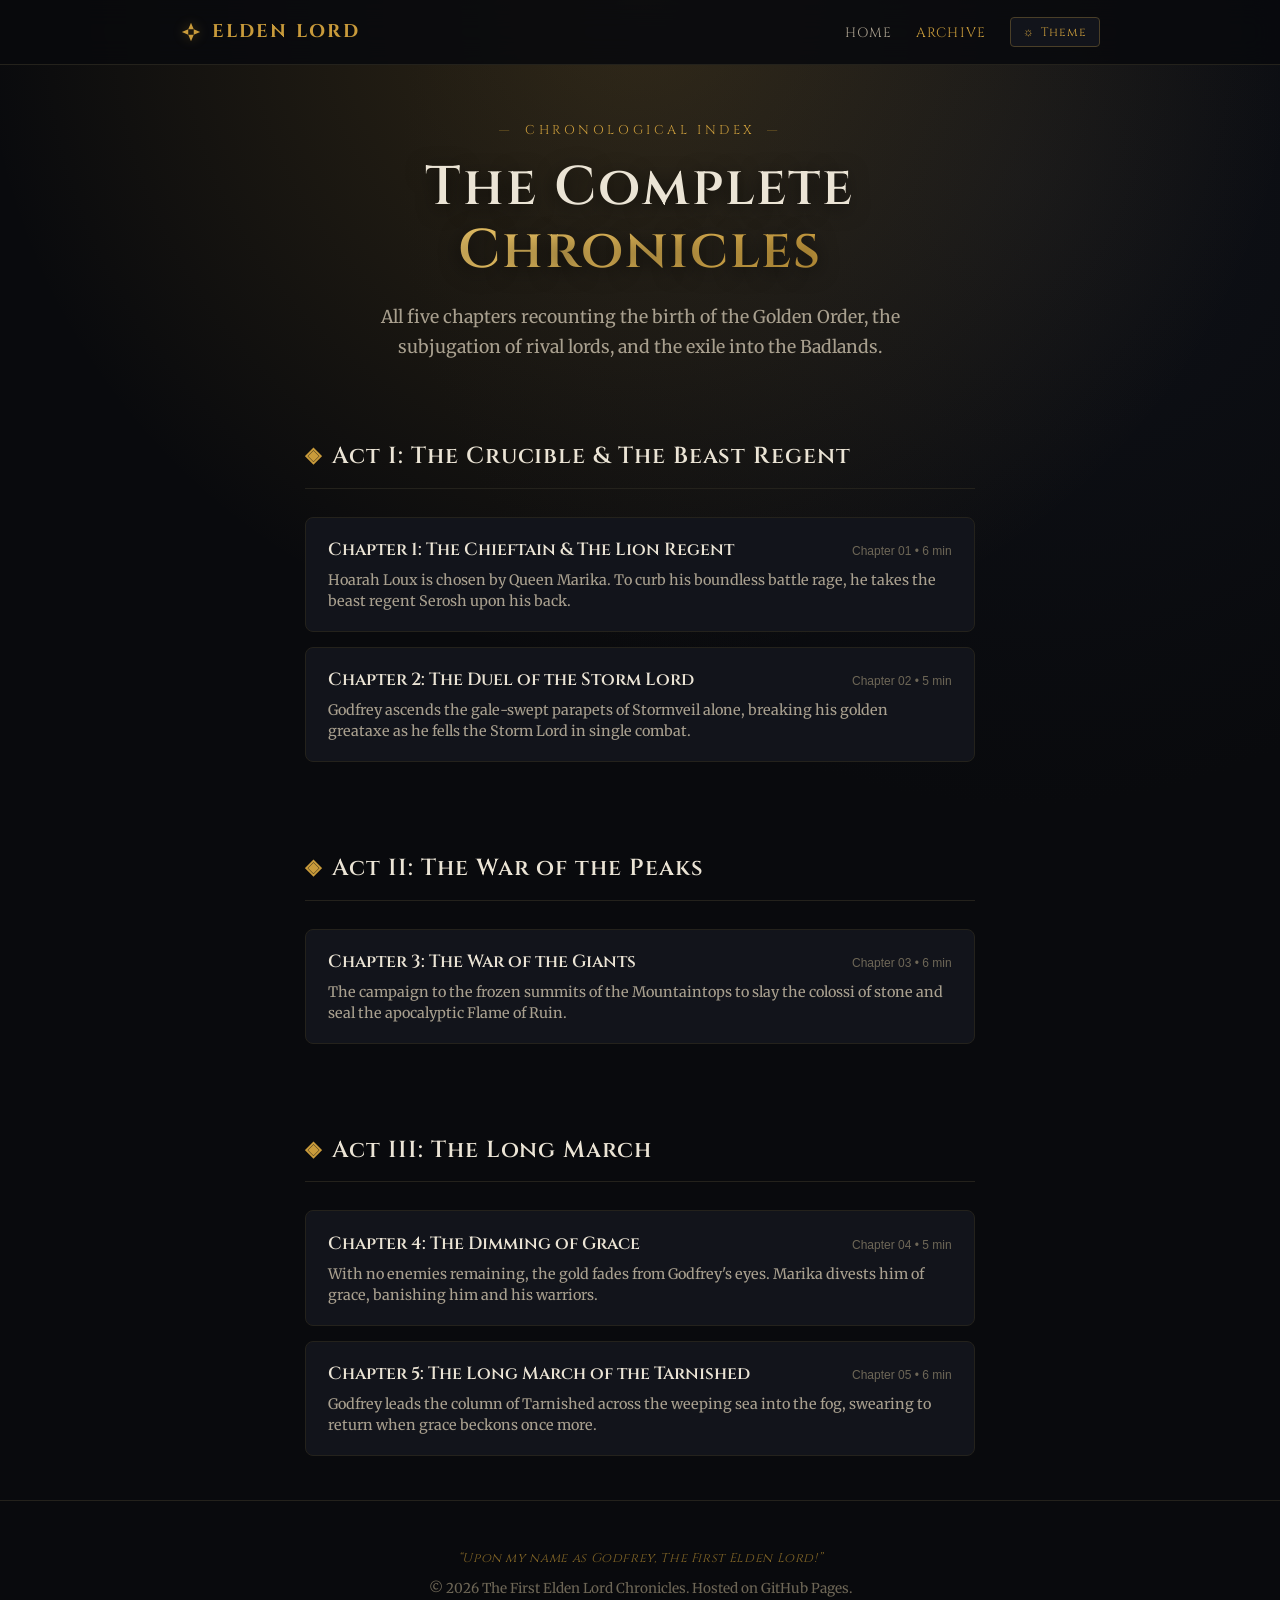
==== commit f399c2a2: "Add standalone HTML chapters, chapter template, and complete interconnected routing" ====
--- a/archive.html
+++ b/archive.html
@@ -60,15 +60,15 @@
       <ul class="chapter-feed">
         <li class="chapter-item">
           <div class="chapter-header-row">
-            <a href="./reader.html?ch=ch-01" class="chapter-link">Chapter 1: The Chieftain &amp; The Lion Regent</a>
-            <span class="chapter-meta">Chapter 01</span>
+            <a href="./chapters/ch-01.html" class="chapter-link">Chapter 1: The Chieftain &amp; The Lion Regent</a>
+            <span class="chapter-meta">Chapter 01 &bull; 6 min</span>
           </div>
           <p class="chapter-subtext">Hoarah Loux is chosen by Queen Marika. To curb his boundless battle rage, he takes the beast regent Serosh upon his back.</p>
         </li>
         <li class="chapter-item">
           <div class="chapter-header-row">
-            <a href="./reader.html?ch=ch-02" class="chapter-link">Chapter 2: The Duel of the Storm Lord</a>
-            <span class="chapter-meta">Chapter 02</span>
+            <a href="./chapters/ch-02.html" class="chapter-link">Chapter 2: The Duel of the Storm Lord</a>
+            <span class="chapter-meta">Chapter 02 &bull; 5 min</span>
           </div>
           <p class="chapter-subtext">Godfrey ascends the gale-swept parapets of Stormveil alone, breaking his golden greataxe as he fells the Storm Lord in single combat.</p>
         </li>
@@ -83,8 +83,8 @@
       <ul class="chapter-feed">
         <li class="chapter-item">
           <div class="chapter-header-row">
-            <a href="./reader.html?ch=ch-03" class="chapter-link">Chapter 3: The War of the Giants</a>
-            <span class="chapter-meta">Chapter 03</span>
+            <a href="./chapters/ch-03.html" class="chapter-link">Chapter 3: The War of the Giants</a>
+            <span class="chapter-meta">Chapter 03 &bull; 6 min</span>
           </div>
           <p class="chapter-subtext">The campaign to the frozen summits of the Mountaintops to slay the colossi of stone and seal the apocalyptic Flame of Ruin.</p>
         </li>
@@ -99,15 +99,15 @@
       <ul class="chapter-feed">
         <li class="chapter-item">
           <div class="chapter-header-row">
-            <a href="./reader.html?ch=ch-04" class="chapter-link">Chapter 4: The Dimming of Grace</a>
-            <span class="chapter-meta">Chapter 04</span>
+            <a href="./chapters/ch-04.html" class="chapter-link">Chapter 4: The Dimming of Grace</a>
+            <span class="chapter-meta">Chapter 04 &bull; 5 min</span>
           </div>
           <p class="chapter-subtext">With no enemies remaining, the gold fades from Godfrey's eyes. Marika divests him of grace, banishing him and his warriors.</p>
         </li>
         <li class="chapter-item">
           <div class="chapter-header-row">
-            <a href="./reader.html?ch=ch-05" class="chapter-link">Chapter 5: The Long March of the Tarnished</a>
-            <span class="chapter-meta">Chapter 05</span>
+            <a href="./chapters/ch-05.html" class="chapter-link">Chapter 5: The Long March of the Tarnished</a>
+            <span class="chapter-meta">Chapter 05 &bull; 6 min</span>
           </div>
           <p class="chapter-subtext">Godfrey leads the column of Tarnished across the weeping sea into the fog, swearing to return when grace beckons once more.</p>
         </li>
